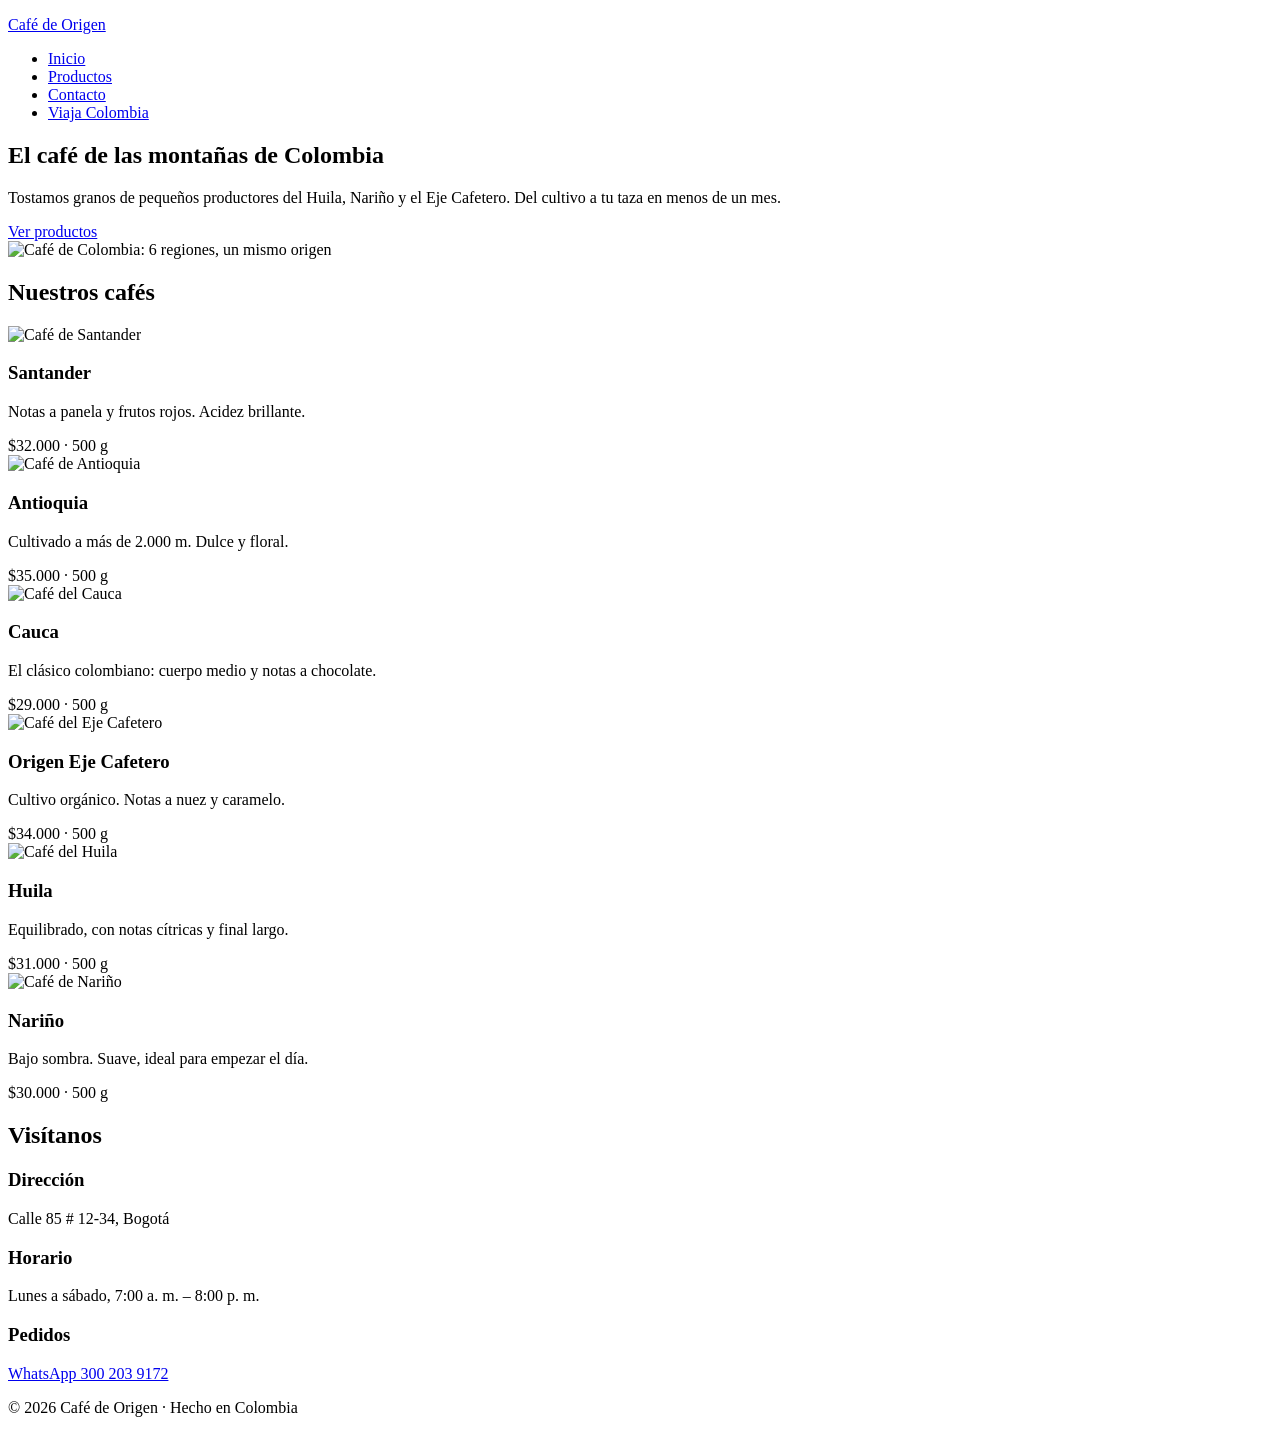
==== index1.html @ bfc7ee4a "Add files via upload" ====
<!DOCTYPE html>
<html lang="es">
<head>
    <meta charset="UTF-8">
    <meta name="viewport" content="width=device-width, initial-scale=1.0">
    <title>Café de Origen</title>
    <link rel="stylesheet" href="css/styles.css">
</head>
<body>

    <p class="mensaje"></p>


    <header class="header">
        <div class="contenedor header__contenido">
            <a href="#inicio" class="logo">Café de Origen</a>
            <nav aria-label="Principal">
                <ul class="nav__lista">
                    <li><a href="#inicio">Inicio</a></li>
                    <li><a href="#productos">Productos</a></li>
                    <li><a href="#contacto">Contacto</a></li>
                    <li><a href="viajacolombia/index.html" class="nav__destacado">Viaja Colombia</a></li>
                </ul>
            </nav>
        </div>
    </header>

    <main>


        <section class="hero" id="inicio">
            <div class="contenedor hero__contenido">
                <div class="hero__texto">
                    <h1>El café de las montañas de Colombia</h1>
                    <p>Tostamos granos de pequeños productores del Huila, Nariño y el Eje Cafetero. Del cultivo a tu taza en menos de un mes.</p>
                    <a href="#productos" class="boton">Ver productos</a>
                </div>
                <img class="hero__imagen"
                     src="img/banner.png"
                     alt="Café de Colombia: 6 regiones, un mismo origen">
            </div>
        </section>

        <section class="productos" id="productos">
            <div class="contenedor">
                <h2>Nuestros cafés</h2>
                <div class="tarjetas">

                    <article class="tarjeta">
                        <img loading="lazy" src="img/cafe_santander.png"
                             alt="Café de Santander">
                        <div class="tarjeta__cuerpo">
                            <h3>Santander</h3>
                            <p>Notas a panela y frutos rojos. Acidez brillante.</p>
                            <span class="precio">$32.000 · 500 g</span>
                        </div>
                    </article>

                    <article class="tarjeta">
                        <img loading="lazy" src="img/cafe_antioquia.png"
                             alt="Café de Antioquia">
                        <div class="tarjeta__cuerpo">
                            <h3>Antioquia</h3>
                            <p>Cultivado a más de 2.000 m. Dulce y floral.</p>
                            <span class="precio">$35.000 · 500 g</span>
                        </div>
                    </article>

                    <article class="tarjeta">
                        <img loading="lazy" src="img/cafe_cauca.png"
                             alt="Café del Cauca">
                        <div class="tarjeta__cuerpo">
                            <h3>Cauca</h3>
                            <p>El clásico colombiano: cuerpo medio y notas a chocolate.</p>
                            <span class="precio">$29.000 · 500 g</span>
                        </div>
                    </article>

                    <article class="tarjeta">
                        <img loading="lazy" src="img/cafe_eje_cafetero.png"
                             alt="Café del Eje Cafetero">
                        <div class="tarjeta__cuerpo">
                            <h3>Origen Eje Cafetero</h3>
                            <p>Cultivo orgánico. Notas a nuez y caramelo.</p>
                            <span class="precio">$34.000 · 500 g</span>
                        </div>
                    </article>

                    <article class="tarjeta">
                        <img loading="lazy" src="img/cafe_huila.png"
                             alt="Café del Huila">
                        <div class="tarjeta__cuerpo">
                            <h3>Huila</h3>
                            <p>Equilibrado, con notas cítricas y final largo.</p>
                            <span class="precio">$31.000 · 500 g</span>
                        </div>
                    </article>

                    <article class="tarjeta">
                        <img loading="lazy" src="img/cafe_narino.png"
                             alt="Café de Nariño">
                        <div class="tarjeta__cuerpo">
                            <h3>Nariño</h3>
                            <p>Bajo sombra. Suave, ideal para empezar el día.</p>
                            <span class="precio">$30.000 · 500 g</span>
                        </div>
                    </article>

                </div>
            </div>
        </section>

        <section class="contacto" id="contacto">
            <div class="contenedor">
                <h2>Visítanos</h2>
                <div class="contacto__grid">
                    <div class="contacto__bloque">
                        <h3>Dirección</h3>
                        <p>Calle 85 # 12-34, Bogotá</p>
                    </div>
                    <div class="contacto__bloque">
                        <h3>Horario</h3>
                        <p>Lunes a sábado, 7:00 a. m. – 8:00 p. m.</p>
                    </div>
                    <div class="contacto__bloque">
                        <h3>Pedidos</h3>
                        <p><a href="https://wa.me/573002039172">WhatsApp 300 203 9172</a></p>
                    </div>
                </div>
            </div>
        </section>

    </main>

    <footer class="footer">
        <p>© 2026 Café de Origen · Hecho en Colombia</p>
    </footer>

</body>
</html>
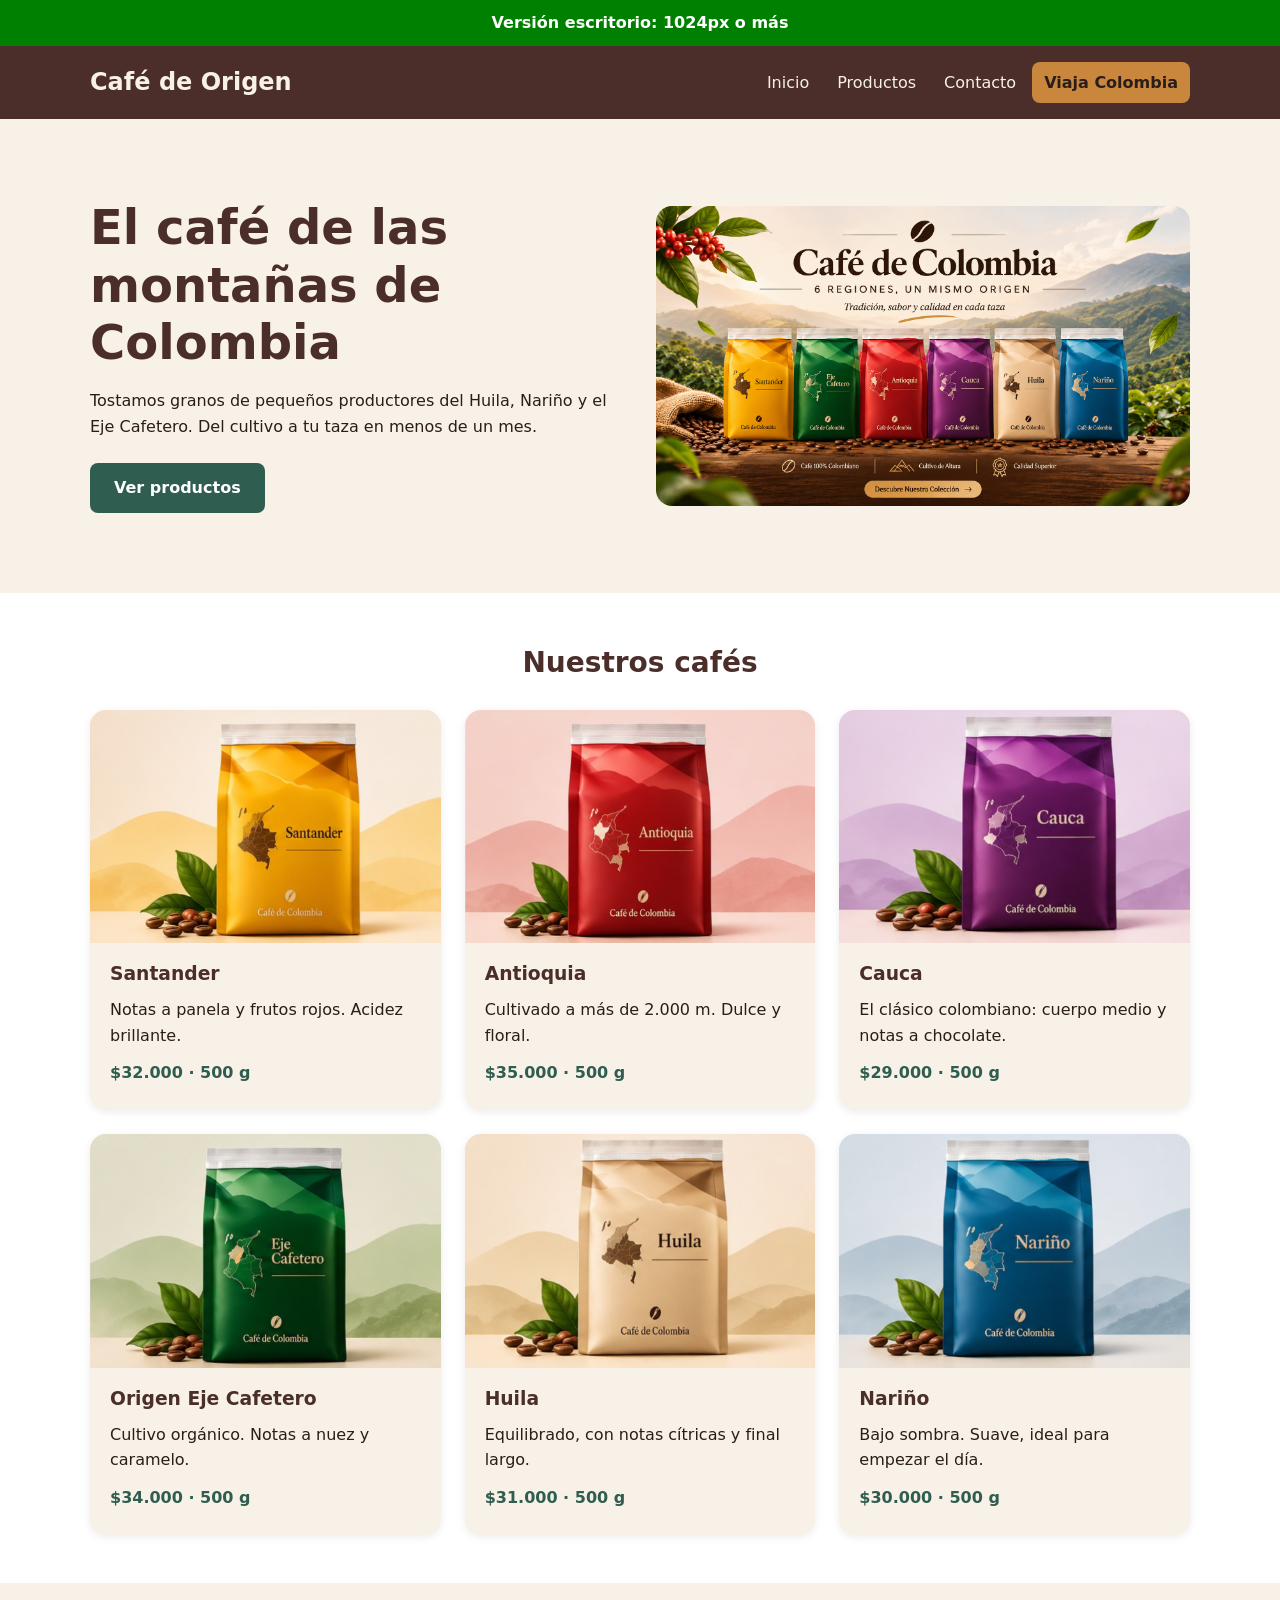
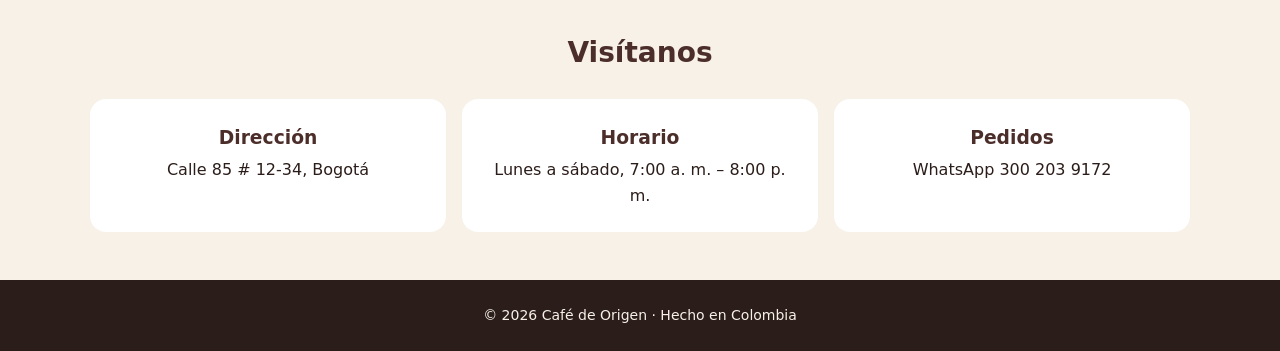
==== commit ceacd904: "upload links" ====
--- a/index1.html
+++ b/index1.html
@@ -4,7 +4,7 @@
     <meta charset="UTF-8">
     <meta name="viewport" content="width=device-width, initial-scale=1.0">
     <title>Café de Origen</title>
-    <link rel="stylesheet" href="css/styles.css">
+    <link rel="stylesheet" href="styles.css">
 </head>
 <body>
 
@@ -19,7 +19,7 @@
                     <li><a href="#inicio">Inicio</a></li>
                     <li><a href="#productos">Productos</a></li>
                     <li><a href="#contacto">Contacto</a></li>
-                    <li><a href="viajacolombia/index.html" class="nav__destacado">Viaja Colombia</a></li>
+                    <li><a href="index.html" class="nav__destacado">Viaja Colombia</a></li>
                 </ul>
             </nav>
         </div>
@@ -35,9 +35,7 @@
                     <p>Tostamos granos de pequeños productores del Huila, Nariño y el Eje Cafetero. Del cultivo a tu taza en menos de un mes.</p>
                     <a href="#productos" class="boton">Ver productos</a>
                 </div>
-                <img class="hero__imagen"
-                     src="img/banner.png"
-                     alt="Café de Colombia: 6 regiones, un mismo origen">
+                <img class="hero__imagen" src="banner.png" alt="Café de Colombia: 6 regiones, un mismo origen">
             </div>
         </section>
 
@@ -47,7 +45,7 @@
                 <div class="tarjetas">
 
                     <article class="tarjeta">
-                        <img loading="lazy" src="img/cafe_santander.png"
+                        <img loading="lazy" src="cafe_santander.png"
                              alt="Café de Santander">
                         <div class="tarjeta__cuerpo">
                             <h3>Santander</h3>
@@ -57,7 +55,7 @@
                     </article>
 
                     <article class="tarjeta">
-                        <img loading="lazy" src="img/cafe_antioquia.png"
+                        <img loading="lazy" src="cafe_antioquia.png"
                              alt="Café de Antioquia">
                         <div class="tarjeta__cuerpo">
                             <h3>Antioquia</h3>
@@ -67,7 +65,7 @@
                     </article>
 
                     <article class="tarjeta">
-                        <img loading="lazy" src="img/cafe_cauca.png"
+                        <img loading="lazy" src="cafe_cauca.png"
                              alt="Café del Cauca">
                         <div class="tarjeta__cuerpo">
                             <h3>Cauca</h3>
@@ -77,7 +75,7 @@
                     </article>
 
                     <article class="tarjeta">
-                        <img loading="lazy" src="img/cafe_eje_cafetero.png"
+                        <img loading="lazy" src="cafe_eje_cafetero.png"
                              alt="Café del Eje Cafetero">
                         <div class="tarjeta__cuerpo">
                             <h3>Origen Eje Cafetero</h3>
@@ -87,7 +85,7 @@
                     </article>
 
                     <article class="tarjeta">
-                        <img loading="lazy" src="img/cafe_huila.png"
+                        <img loading="lazy" src="cafe_huila.png"
                              alt="Café del Huila">
                         <div class="tarjeta__cuerpo">
                             <h3>Huila</h3>
@@ -97,7 +95,7 @@
                     </article>
 
                     <article class="tarjeta">
-                        <img loading="lazy" src="img/cafe_narino.png"
+                        <img loading="lazy" src="cafe_narino.png"
                              alt="Café de Nariño">
                         <div class="tarjeta__cuerpo">
                             <h3>Nariño</h3>
@@ -137,4 +135,4 @@
     </footer>
 
 </body>
-</html>+</html>
--- a/styles.css
+++ b/styles.css
@@ -0,0 +1,285 @@
+/* ===== PASO 3: Reset y box-sizing ===== */
+* {
+    box-sizing: border-box;
+    margin: 0;
+    padding: 0;
+}
+
+/* ===== PASO 4: Tipografía base con unidades relativas ===== */
+html {
+    font-size: 100%; /* 1rem = 16px */
+    scroll-behavior: smooth;
+}
+
+body {
+    font-family: system-ui, "Segoe UI", Roboto, Arial, sans-serif;
+    font-size: 1rem;
+    line-height: 1.6;
+    color: #2b1d1a;
+    background-color: #f7f1e8;
+}
+
+a {
+    color: inherit;
+    text-decoration: none;
+}
+
+ul {
+    list-style: none;
+}
+
+h2 {
+    font-size: 1.75rem;
+    color: #4b2e2a;
+    text-align: center;
+    margin-bottom: 1.5rem;
+}
+
+/* ===== PASO 5: Imágenes fluidas ===== */
+img {
+    max-width: 100%;
+    height: auto;
+    display: block;
+}
+
+/* ===== PASO 6: Contenedor ===== */
+.contenedor {
+    width: 90%;
+    max-width: 1100px;
+    margin: 0 auto;
+}
+
+/* ===== Aviso de tamaño de pantalla (móvil) ===== */
+.mensaje {
+    padding: 10px;
+    text-align: center;
+    font-weight: bold;
+    background-color: red;
+    color: white;
+}
+
+.mensaje::after {
+    content: "Versión celular: menos de 768px";
+}
+
+/* ===== PASO 7: Encabezado y menú (móvil) ===== */
+.header {
+    background-color: #4b2e2a;
+    color: #f7f1e8;
+    padding: 1rem 0;
+}
+
+.header__contenido {
+    display: flex;
+    flex-direction: column;
+    align-items: center;
+    gap: 1rem;
+}
+
+.logo {
+    font-size: 1.5rem;
+    font-weight: 700;
+}
+
+.nav__lista {
+    display: flex;
+    flex-direction: column;
+    align-items: center;
+    gap: 0.5rem;
+}
+
+.nav__lista a {
+    display: block;
+    padding: 0.5rem 1rem;
+    border-radius: 0.5rem;
+}
+
+.nav__lista a:hover {
+    background-color: rgba(255, 255, 255, 0.15);
+}
+
+.nav__destacado {
+    background-color: #c8873d;
+    color: #2b1d1a;
+    font-weight: 700;
+}
+
+/* ===== PASO 8: Hero (móvil) ===== */
+.hero {
+    padding: 3rem 0;
+}
+
+.hero__contenido {
+    display: grid;
+    gap: 2rem;
+}
+
+.hero h1 {
+    font-size: 2rem;
+    line-height: 1.2;
+    color: #4b2e2a;
+    margin-bottom: 1rem;
+}
+
+.hero p {
+    margin-bottom: 1.5rem;
+}
+
+.boton {
+    display: inline-block;
+    background-color: #2f5d50;
+    color: #ffffff;
+    padding: 0.75rem 1.5rem;
+    border-radius: 0.5rem;
+    font-weight: 700;
+}
+
+.hero__imagen {
+    border-radius: 1rem;
+}
+
+/* ===== PASO 9: Tarjetas de productos (móvil: 1 columna) ===== */
+.productos {
+    background-color: #ffffff;
+    padding: 3rem 0;
+}
+
+.tarjetas {
+    display: grid;
+    grid-template-columns: 1fr;
+    gap: 1.5rem;
+}
+
+.tarjeta {
+    background-color: #f7f1e8;
+    border-radius: 1rem;
+    overflow: hidden;
+    box-shadow: 0 2px 8px rgba(0, 0, 0, 0.08);
+}
+
+/* Todas las fotos de las tarjetas con la misma proporción */
+.tarjeta img {
+    width: 100%;
+    aspect-ratio: 3 / 2;
+    object-fit: cover;
+}
+
+.tarjeta__cuerpo {
+    padding: 1rem 1.25rem 1.5rem;
+}
+
+.tarjeta h3 {
+    color: #4b2e2a;
+    margin-bottom: 0.5rem;
+}
+
+.precio {
+    display: block;
+    margin-top: 0.75rem;
+    font-weight: 700;
+    color: #2f5d50;
+}
+
+/* ===== PASO 10: Contacto y pie de página (móvil) ===== */
+.contacto {
+    padding: 3rem 0;
+}
+
+.contacto__grid {
+    display: flex;
+    flex-direction: column;
+    gap: 1rem;
+}
+
+.contacto__bloque {
+    background-color: #ffffff;
+    padding: 1.5rem;
+    border-radius: 1rem;
+    text-align: center;
+}
+
+.contacto__bloque h3 {
+    color: #4b2e2a;
+    margin-bottom: 0.25rem;
+}
+
+.footer {
+    background-color: #2b1d1a;
+    color: #f7f1e8;
+    text-align: center;
+    padding: 1.5rem 0;
+    font-size: 0.875rem;
+}
+
+/* ==========================================================
+   BLOQUE 2: MEDIA QUERIES PARA TABLET Y ESCRITORIO
+   ========================================================== */
+
+/* ===== PASO 12: Tablet (768px en adelante) ===== */
+@media (min-width: 768px) {
+    .mensaje {
+        background-color: orange;
+    }
+
+    .mensaje::after {
+        content: "Versión tablet: 768px a 1023px";
+    }
+
+    .header__contenido {
+        flex-direction: row;
+        justify-content: space-between;
+    }
+
+    .nav__lista {
+        flex-direction: row;
+        gap: 0.25rem;
+    }
+
+    .nav__lista a {
+        padding: 0.5rem 0.75rem;
+    }
+
+    .hero h1 {
+        font-size: 2.5rem;
+    }
+
+    .tarjetas {
+        grid-template-columns: repeat(2, 1fr);
+    }
+
+    .contacto__grid {
+        flex-direction: row;
+    }
+
+    .contacto__bloque {
+        flex: 1;
+    }
+}
+
+/* ===== PASO 13: Escritorio (1024px en adelante) ===== */
+@media (min-width: 1024px) {
+    .mensaje {
+        background-color: green;
+    }
+
+    .mensaje::after {
+        content: "Versión escritorio: 1024px o más";
+    }
+
+    .hero {
+        padding: 5rem 0;
+    }
+
+    .hero__contenido {
+        grid-template-columns: 1fr 1fr;
+        align-items: center;
+    }
+
+    .hero h1 {
+        font-size: 3rem;
+    }
+
+    .tarjetas {
+        grid-template-columns: repeat(3, 1fr);
+    }
+}
